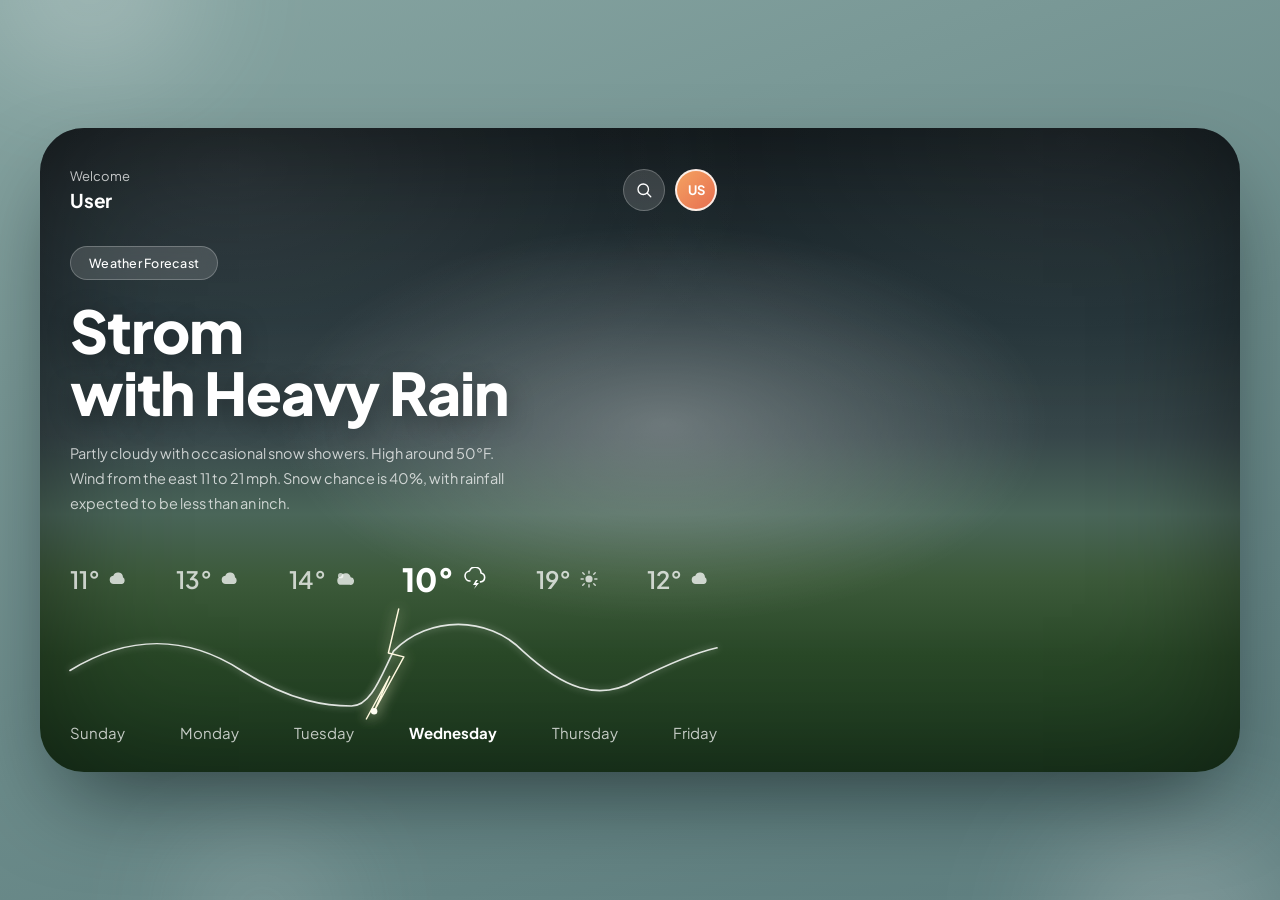
==== weather.html @ f5692c5f "added search feature" ====
<!DOCTYPE html>
<html lang="en">

<head>
  <meta charset="UTF-8">
  <meta name="viewport" content="width=device-width, initial-scale=1.0">
  <title>Weather Dashboard</title>
  <link rel="preconnect" href="https://fonts.googleapis.com">
  <link rel="preconnect" href="https://fonts.gstatic.com" crossorigin>
  <link href="https://fonts.googleapis.com/css2?family=Plus+Jakarta+Sans:wght@400;500;600;700;800&display=swap"
    rel="stylesheet">
  <link rel="stylesheet" href="weather.css">
</head>

<body>

  <div class="page">

    <!-- decorative background clouds -->
    <div class="cloud-decor cloud-decor--tl" aria-hidden="true"></div>
    <div class="cloud-decor cloud-decor--br" aria-hidden="true"></div>
    <div class="cloud-decor cloud-decor--bl" aria-hidden="true"></div>

    <div class="dashboard">

      <!-- ================= SIDEBAR ================= -->
      <!-- <aside class="sidebar">
      <div class="sidebar__logo" aria-hidden="true">
        <svg viewBox="0 0 24 24" fill="none"><path d="M2 8c2-2.5 4-2.5 6 0s4 2.5 6 0 4-2.5 6 0" stroke="currentColor" stroke-width="1.8" stroke-linecap="round"/><path d="M2 13c2-2.5 4-2.5 6 0s4 2.5 6 0 4-2.5 6 0" stroke="currentColor" stroke-width="1.8" stroke-linecap="round" opacity="0.6"/><path d="M2 18c2-2.5 4-2.5 6 0s4 2.5 6 0 4-2.5 6 0" stroke="currentColor" stroke-width="1.8" stroke-linecap="round" opacity="0.3"/></svg>
      </div>

      <nav class="sidebar__nav" aria-label="Primary">
        <button class="nav-item is-active" data-nav="dashboard" aria-current="page" aria-label="Dashboard">
          <svg viewBox="0 0 24 24" fill="none"><rect x="3" y="3" width="8" height="8" rx="2" fill="currentColor"/><rect x="13" y="3" width="8" height="8" rx="2" fill="currentColor" opacity="0.45"/><rect x="3" y="13" width="8" height="8" rx="2" fill="currentColor" opacity="0.45"/><rect x="13" y="13" width="8" height="8" rx="2" fill="currentColor" opacity="0.45"/></svg>
        </button>
        <button class="nav-item" data-nav="messages" aria-label="Messages">
          <svg viewBox="0 0 24 24" fill="none" stroke="currentColor" stroke-width="1.8" stroke-linecap="round" stroke-linejoin="round"><path d="M21 11.5c0 4.14-4.03 7.5-9 7.5a9.7 9.7 0 01-3.8-.76L3 20l1.3-3.9A7.35 7.35 0 013 11.5C3 7.36 7.03 4 12 4s9 3.36 9 7.5z"/></svg>
        </button>
        <button class="nav-item" data-nav="explore" aria-label="Explore">
          <svg viewBox="0 0 24 24" fill="none" stroke="currentColor" stroke-width="1.8" stroke-linecap="round" stroke-linejoin="round"><circle cx="12" cy="12" r="9"/><path d="M3 12h18M12 3c2.4 2.6 3.7 5.7 3.7 9s-1.3 6.4-3.7 9c-2.4-2.6-3.7-5.7-3.7-9S9.6 5.6 12 3z"/></svg>
        </button>
        <button class="nav-item" data-nav="calendar" aria-label="Calendar">
          <svg viewBox="0 0 24 24" fill="none" stroke="currentColor" stroke-width="1.8" stroke-linecap="round" stroke-linejoin="round"><rect x="3" y="5" width="18" height="16" rx="3"/><path d="M3 10h18M8 3v4M16 3v4"/></svg>
        </button>
        <button class="nav-item" data-nav="settings" aria-label="Settings">
          <svg viewBox="0 0 24 24" fill="none" stroke="currentColor" stroke-width="1.8" stroke-linecap="round"><circle cx="12" cy="12" r="3"/><path d="M12 2.5v3M12 18.5v3M4.6 4.6l2.1 2.1M17.3 17.3l2.1 2.1M2.5 12h3M18.5 12h3M4.6 19.4l2.1-2.1M17.3 6.7l2.1-2.1"/></svg>
        </button>
      </nav>

      <button class="sidebar__logout" aria-label="Log out">
        <svg viewBox="0 0 24 24" fill="none" stroke="currentColor" stroke-width="1.8" stroke-linecap="round" stroke-linejoin="round"><path d="M9 21H5a2 2 0 01-2-2V5a2 2 0 012-2h4"/><path d="M16 17l5-5-5-5M21 12H9"/></svg>
      </button>
    </aside> -->

      <!-- ================= MAIN ================= -->
      <main class="main">

        <header class="topbar">
          <div class="topbar__greeting">
            <p class="eyebrow">Welcome</p>
            <h2 class="username">User</h2>
          </div>

          <div class="topbar__actions">
            
            <div class="search-wrap">
              <button class="icon-btn" id="search" aria-label="Search">
                <svg viewBox="0 0 24 24" fill="none" stroke="currentColor" stroke-width="1.8" stroke-linecap="round">
                  <circle cx="11" cy="11" r="7" />
                  <path d="M21 21l-4.3-4.3" />
                </svg>
              </button>
              <form id="form" class="search-form">
                <input type="text" id="city" placeholder="City">
                <button type="submit" type="submit">Fetch</button>
              </form>
            </div>
            
            <button class="avatar" aria-label="Profile">US</button>
          </div>
        </header>

        <section class="hero">
          <span class="badge">Weather Forecast</span>
          <h1 class="hero__title">Strom<br>with Heavy Rain</h1>
          <p class="hero__desc">Partly cloudy with occasional snow showers. High around 50°F. Wind from the east 11 to
            21 mph. Snow chance is 40%, with rainfall expected to be less than an inch.</p>
        </section>

        <section class="forecast-strip" aria-label="Six day temperature overview">
          <div class="forecast-item" data-day="Sunday">
            <span class="forecast-item__temp">11°</span>
            <svg class="w-icon" viewBox="0 0 24 24" fill="currentColor">
              <path d="M7 18a5 5 0 01-.6-9.96A6 6 0 0118 10a4.5 4.5 0 01-1 8H7z" />
            </svg>
          </div>
          <div class="forecast-item" data-day="Monday">
            <span class="forecast-item__temp">13°</span>
            <svg class="w-icon" viewBox="0 0 24 24" fill="currentColor">
              <path d="M7 18a5 5 0 01-.6-9.96A6 6 0 0118 10a4.5 4.5 0 01-1 8H7z" />
            </svg>
          </div>
          <div class="forecast-item" data-day="Tuesday">
            <span class="forecast-item__temp">14°</span>
            <svg class="w-icon" viewBox="0 0 24 24" fill="currentColor">
              <circle cx="8" cy="8" r="3.2" opacity="0.9" />
              <path d="M9 19a5 5 0 01-.5-9.98A6 6 0 0120 10a4.3 4.3 0 01-1 9H9z" />
            </svg>
          </div>
          <div class="forecast-item forecast-item--active" data-day="Wednesday">
            <span class="forecast-item__temp">10°</span>
            <svg class="w-icon" viewBox="0 0 24 24">
              <path d="M7 14a5 5 0 01-.6-9.96A6 6 0 0118 6a4.5 4.5 0 01-.5 8.9" fill="none" stroke="currentColor"
                stroke-width="1.6" stroke-linecap="round" stroke-linejoin="round" />
              <path d="M13 13l-3 5h3l-2 4 5-6h-3l2-3z" fill="currentColor" />
            </svg>
          </div>
          <div class="forecast-item" data-day="Thursday">
            <span class="forecast-item__temp">19°</span>
            <svg class="w-icon" viewBox="0 0 24 24" fill="none" stroke="currentColor" stroke-width="1.7"
              stroke-linecap="round">
              <circle cx="12" cy="12" r="4.3" fill="currentColor" stroke="none" />
              <path
                d="M12 2.5v2.6M12 18.9v2.6M4.5 4.5l1.8 1.8M17.7 17.7l1.8 1.8M2.5 12h2.6M18.9 12h2.6M4.5 19.5l1.8-1.8M17.7 6.3l1.8-1.8" />
            </svg>
          </div>
          <div class="forecast-item" data-day="Friday">
            <span class="forecast-item__temp">12°</span>
            <svg class="w-icon" viewBox="0 0 24 24" fill="currentColor">
              <path d="M7 18a5 5 0 01-.6-9.96A6 6 0 0118 10a4.5 4.5 0 01-1 8H7z" />
            </svg>
          </div>
        </section>

        <div class="graph" aria-hidden="true">
          <svg viewBox="0 0 1000 170" preserveAspectRatio="none">
            <path class="graph__wave"
              d="M0,95 C90,40 180,40 265,95 C345,145 400,150 435,150 C465,150 480,105 500,65 C555,10 645,10 700,65 C760,120 815,145 875,110 C925,85 965,68 1000,60" />
            <path class="graph__bolt" d="M508,0 L492,68 L516,74 L470,158 L494,104 L458,170" />
            <circle class="graph__spark" cx="470" cy="158" r="5" />
          </svg>
        </div>

        <footer class="days-row">
          <span>Sunday</span>
          <span>Monday</span>
          <span>Tuesday</span>
          <span class="is-active">Wednesday</span>
          <span>Thursday</span>
          <span>Friday</span>
        </footer>

      </main>

      <!-- ================= RIGHT SIDEBAR ================= -->
      <!-- <aside class="rightbar">

        <div class="current-card">
          <p class="current-card__location">
            <svg viewBox="0 0 24 24" fill="none" stroke="currentColor" stroke-width="1.8" stroke-linecap="round"
              stroke-linejoin="round">
              <path d="M12 21s7-6.6 7-12a7 7 0 10-14 0c0 5.4 7 12 7 12z" />
              <circle cx="12" cy="9" r="2.3" />
            </svg>
            Central Jakarta
          </p>
          <p class="current-card__temp">10<span>°C</span></p>
          <div class="current-card__stats">
            <span><svg viewBox="0 0 24 24" fill="none" stroke="currentColor" stroke-width="1.8" stroke-linecap="round">
                <path d="M3 8h11a3 3 0 10-3-3M3 16h14a3 3 0 11-3 3M3 12h9" />
              </svg>19 mph</span>
            <span><svg viewBox="0 0 24 24" fill="none" stroke="currentColor" stroke-width="1.8" stroke-linecap="round"
                stroke-linejoin="round">
                <path d="M12 2.5s6 7.2 6 11.5A6 6 0 016 14C6 9.7 12 2.5 12 2.5z" />
              </svg>40%</span>
            <span><svg viewBox="0 0 24 24" fill="none" stroke="currentColor" stroke-width="1.8" stroke-linecap="round">
                <path d="M3 8h11a3 3 0 10-3-3M3 16h14a3 3 0 11-3 3M3 12h9" />
              </svg>15km/h</span>
          </div>
        </div>

        <ul class="city-list">
          <li class="city-card" data-city="North Jakarta">
            <div class="city-card__info">
              <p class="city-card__country">Indonesia</p>
              <p class="city-card__name">North Jakarta</p>
              <p class="city-card__desc">Mostly Sunny</p>
            </div>
            <div class="city-card__temp">
              12°
              <svg class="w-icon" viewBox="0 0 24 24" fill="currentColor">
                <circle cx="8" cy="8" r="3" opacity="0.9" />
                <path d="M9 19a5 5 0 01-.5-9.98A6 6 0 0120 10a4.3 4.3 0 01-1 9H9z" />
              </svg>
            </div>
          </li>
          <li class="city-card city-card--alt" data-city="Bandung">
            <div class="city-card__info">
              <p class="city-card__country">Indonesia</p>
              <p class="city-card__name">Bandung</p>
              <p class="city-card__desc">Cloudy</p>
            </div>
            <div class="city-card__temp">
              10°
              <svg class="w-icon" viewBox="0 0 24 24" fill="currentColor">
                <path d="M7 18a5 5 0 01-.6-9.96A6 6 0 0118 10a4.5 4.5 0 01-1 8H7z" />
              </svg>
            </div>
          </li>
          <li class="city-card" data-city="South Jakarta">
            <div class="city-card__info">
              <p class="city-card__country">Indonesia</p>
              <p class="city-card__name">South Jakarta</p>
              <p class="city-card__desc">Sunny</p>
            </div>
            <div class="city-card__temp">
              14°
              <svg class="w-icon" viewBox="0 0 24 24" fill="currentColor">
                <path d="M7 18a5 5 0 01-.6-9.96A6 6 0 0118 10a4.5 4.5 0 01-1 8H7z" />
              </svg>
            </div>
          </li>
        </ul>

      </aside> -->

    </div>
  </div>

  <!-- Add your script here when ready, e.g.: <script src="weather.js"></script> -->
  <script src="weather.js"></script>

</body>

</html>
---- weather.css ----
/* =========================================================
   Weather Dashboard — design tokens
   ========================================================= */
:root {
  --teal-1: #87a5a2;
  --teal-2: #6c8c8b;
  --teal-3: #5c7c7d;

  --white: #ffffff;
  --text-secondary: rgba(255, 255, 255, 0.74);
  --text-muted: rgba(255, 255, 255, 0.52);

  --glass-fill: rgba(255, 255, 255, 0.14);
  --glass-fill-strong: rgba(255, 255, 255, 0.22);
  --glass-border: rgba(255, 255, 255, 0.24);

  --glass-dark-fill: rgba(9, 16, 18, 0.4);
  --glass-dark-border: rgba(255, 255, 255, 0.08);

  --card-olive: rgba(58, 66, 44, 0.45);

  --radius-panel: 44px;
  --radius-rail: 34px;
  --radius-card: 22px;
  --radius-pill: 999px;

  --font-ui: "Plus Jakarta Sans", "Segoe UI", system-ui, sans-serif;

  --shadow-panel: 0 40px 90px -24px rgba(4, 12, 14, 0.6);
  --shadow-card: 0 16px 32px -14px rgba(0, 0, 0, 0.4);

  --ease: cubic-bezier(0.22, 1, 0.36, 1);
}

/* =========================================================
   Reset
   ========================================================= */
*,
*::before,
*::after {
  box-sizing: border-box;
  margin: 0;
  padding: 0;
}

html {
  -webkit-font-smoothing: antialiased;
}

body {
  font-family: var(--font-ui);
  color: var(--white);
  min-height: 100vh;
}

ul {
  list-style: none;
}

button {
  font-family: inherit;
  color: inherit;
  background: none;
  border: none;
  cursor: pointer;
}

svg {
  display: block;
  width: 100%;
  height: 100%;
}

:focus-visible {
  outline: 2px solid rgba(255, 255, 255, 0.9);
  outline-offset: 3px;
  border-radius: 8px;
}

/* =========================================================
   Page shell + decorative background clouds
   ========================================================= */
.page {
  position: relative;
  min-height: 100vh;
  display: flex;
  align-items: center;
  justify-content: center;
  padding: 64px 24px;
  overflow: hidden;
  background: linear-gradient(160deg, var(--teal-1) 0%, var(--teal-2) 55%, var(--teal-3) 100%);
}

.cloud-decor {
  position: absolute;
  border-radius: 50%;
  filter: blur(50px);
  background: radial-gradient(circle, rgba(255, 255, 255, 0.55), rgba(255, 255, 255, 0) 70%);
  opacity: 0.5;
  pointer-events: none;
  animation: drift 16s ease-in-out infinite;
}

.cloud-decor--tl {
  width: 420px;
  height: 220px;
  top: -120px;
  left: -120px;
}

.cloud-decor--br {
  width: 480px;
  height: 260px;
  bottom: -160px;
  right: -140px;
  animation-delay: -6s;
}

.cloud-decor--bl {
  width: 320px;
  height: 180px;
  bottom: -100px;
  left: 8%;
  opacity: 0.35;
  animation-delay: -11s;
}

@keyframes drift {
  0%, 100% { transform: translateY(0) translateX(0); }
  50% { transform: translateY(-18px) translateX(12px); }
}

@media (prefers-reduced-motion: reduce) {
  .cloud-decor { animation: none; }
}

/* =========================================================
   Dashboard panel
   ========================================================= */
.dashboard {
  position: relative;
  width: min(1200px, 100%);
  display: grid;
  grid-template-columns: auto 1fr auto;
  gap: 28px;
  padding: 22px;
  border-radius: var(--radius-panel);
  overflow: hidden;
  box-shadow: var(--shadow-panel);
  isolation: isolate;

  /* Storm-to-field backdrop, built entirely from gradients */
  background:
    radial-gradient(620px 320px at 52% 46%, rgba(255, 255, 255, 0.28), transparent 62%),
    radial-gradient(760px 460px at 16% 6%, rgba(255, 255, 255, 0.09), transparent 68%),
    radial-gradient(700px 420px at 86% 2%, rgba(255, 255, 255, 0.06), transparent 70%),
    linear-gradient(180deg,
      #131c20 0%,
      #223136 30%,
      #37474a 48%,
      #4a6659 60%,
      #3c5a3a 70%,
      #294827 82%,
      #1c3a1f 100%);
}

.dashboard::after {
  content: "";
  position: absolute;
  inset: 0;
  z-index: 0;
  pointer-events: none;
  box-shadow: inset 0 0 140px rgba(0, 0, 0, 0.45);
}

/* =========================================================
   Left sidebar rail
   ========================================================= */
.sidebar {
  position: relative;
  z-index: 1;
  width: 84px;
  display: flex;
  flex-direction: column;
  align-items: center;
  gap: 36px;
  padding: 26px 0;
  border-radius: var(--radius-rail);
  background: var(--glass-dark-fill);
  border: 1px solid var(--glass-dark-border);
  backdrop-filter: blur(18px);
  -webkit-backdrop-filter: blur(18px);
}

.sidebar__logo {
  width: 46px;
  height: 46px;
  display: flex;
  align-items: center;
  justify-content: center;
  border-radius: 14px;
  background: var(--glass-fill);
  color: var(--white);
}

.sidebar__logo svg {
  width: 22px;
  height: 22px;
}

.sidebar__nav {
  flex: 1;
  display: flex;
  flex-direction: column;
  align-items: center;
  gap: 22px;
}

.nav-item {
  width: 44px;
  height: 44px;
  display: flex;
  align-items: center;
  justify-content: center;
  border-radius: 14px;
  color: var(--text-secondary);
  transition: background 0.25s var(--ease), color 0.25s var(--ease), transform 0.25s var(--ease);
}

.nav-item svg {
  width: 20px;
  height: 20px;
}

.nav-item:hover {
  color: var(--white);
  transform: translateY(-1px);
}

.nav-item.is-active {
  background: var(--glass-fill-strong);
  color: var(--white);
  box-shadow: var(--shadow-card);
}

.sidebar__logout {
  width: 44px;
  height: 44px;
  display: flex;
  align-items: center;
  justify-content: center;
  border-radius: 14px;
  color: var(--text-muted);
  transition: color 0.25s var(--ease), background 0.25s var(--ease);
}

.sidebar__logout svg {
  width: 20px;
  height: 20px;
}

.sidebar__logout:hover {
  color: var(--white);
  background: var(--glass-fill);
}

/* =========================================================
   Main column
   ========================================================= */
.main {
  position: relative;
  z-index: 1;
  display: flex;
  flex-direction: column;
  padding: 18px 8px 8px;
  min-width: 0;
}

/* ---- top bar ---- */
.topbar {
  display: flex;
  align-items: center;
  justify-content: space-between;
  gap: 16px;
}

.eyebrow {
  font-size: 13px;
  color: var(--text-secondary);
  margin-bottom: 4px;
}

.username {
  font-size: 19px;
  font-weight: 700;
  letter-spacing: -0.01em;
}

.topbar__actions {
  display: flex;
  align-items: center;
  gap: 10px;
}

.icon-btn {
  width: 42px;
  height: 42px;
  display: flex;
  align-items: center;
  justify-content: center;
  border-radius: 50%;
  background: var(--glass-fill);
  border: 1px solid var(--glass-border);
  color: var(--white);
  transition: background 0.25s var(--ease), transform 0.25s var(--ease);
}

.icon-btn svg {
  width: 18px;
  height: 18px;
}

.icon-btn:hover {
  background: var(--glass-fill-strong);
  transform: translateY(-1px);
}

.avatar {
  width: 42px;
  height: 42px;
  border-radius: 50%;
  display: flex;
  align-items: center;
  justify-content: center;
  font-size: 13px;
  font-weight: 700;
  color: var(--white);
  background: linear-gradient(135deg, #f4a261, #e76f51);
  border: 2px solid rgba(255, 255, 255, 0.85);
}

/* ---- hero ---- */
.hero {
  margin-top: 34px;
  max-width: 520px;
}

.badge {
  display: inline-block;
  padding: 8px 18px;
  font-size: 12.5px;
  font-weight: 500;
  letter-spacing: 0.02em;
  border-radius: var(--radius-pill);
  background: var(--glass-fill);
  border: 1px solid var(--glass-border);
  backdrop-filter: blur(10px);
}

.hero__title {
  margin-top: 20px;
  font-size: clamp(40px, 4.6vw, 60px);
  font-weight: 800;
  line-height: 1.05;
  letter-spacing: -0.02em;
  text-shadow: 0 6px 26px rgba(0, 0, 0, 0.35);
}

.hero__desc {
  margin-top: 18px;
  font-size: 14.5px;
  line-height: 1.7;
  color: var(--text-secondary);
  max-width: 440px;
}

/* ---- forecast strip ---- */
.forecast-strip {
  margin-top: 44px;
  display: flex;
  align-items: center;
  justify-content: space-between;
  max-width: 640px;
}

.forecast-item {
  display: flex;
  align-items: baseline;
  gap: 8px;
  color: var(--text-secondary);
}

.forecast-item .w-icon {
  width: 20px;
  height: 20px;
  align-self: center;
}

.forecast-item__temp {
  font-size: 24px;
  font-weight: 600;
}

.forecast-item--active {
  color: var(--white);
}

.forecast-item--active .forecast-item__temp {
  font-size: 32px;
  font-weight: 800;
}

.forecast-item--active .w-icon {
  width: 24px;
  height: 24px;
}

/* ---- wave graph ---- */
.graph {
  margin-top: 10px;
  width: 100%;
  max-width: 900px;
  height: 110px;
}

.graph svg {
  width: 100%;
  height: 100%;
  overflow: visible;
}

.graph__wave {
  fill: none;
  stroke: rgba(255, 255, 255, 0.85);
  stroke-width: 2.5;
  stroke-linecap: round;
  filter: drop-shadow(0 0 6px rgba(255, 255, 255, 0.55));
}

.graph__bolt {
  fill: none;
  stroke: #fff9e0;
  stroke-width: 2.2;
  stroke-linejoin: round;
  stroke-linecap: round;
  filter: drop-shadow(0 0 10px rgba(255, 250, 210, 0.9));
}

.graph__spark {
  fill: #fffdf3;
  filter: drop-shadow(0 0 12px rgba(255, 250, 210, 1));
}

/* ---- days row ---- */
.days-row {
  margin-top: 4px;
  display: flex;
  align-items: center;
  justify-content: space-between;
  max-width: 900px;
  font-size: 15px;
  color: var(--text-secondary);
}

.days-row .is-active {
  color: var(--white);
  font-weight: 700;
}

/* =========================================================
   Right sidebar — floating glass cards
   ========================================================= */
.rightbar {
  position: relative;
  z-index: 1;
  width: 250px;
  display: flex;
  flex-direction: column;
  gap: 16px;
  padding-top: 8px;
}

.current-card {
  padding: 22px;
  border-radius: var(--radius-card);
  background: var(--glass-fill);
  border: 1px solid var(--glass-border);
  backdrop-filter: blur(18px);
  -webkit-backdrop-filter: blur(18px);
  box-shadow: var(--shadow-card);
}

.current-card__location {
  display: flex;
  align-items: center;
  gap: 6px;
  font-size: 13.5px;
  font-weight: 600;
  color: var(--text-secondary);
}

.current-card__location svg {
  width: 15px;
  height: 15px;
  flex-shrink: 0;
}

.current-card__temp {
  margin-top: 10px;
  font-size: 46px;
  font-weight: 800;
  line-height: 1;
}

.current-card__temp span {
  font-size: 24px;
  font-weight: 600;
  color: var(--text-secondary);
}

.current-card__stats {
  margin-top: 16px;
  display: flex;
  align-items: center;
  gap: 14px;
  font-size: 12px;
  color: var(--text-secondary);
}

.current-card__stats span {
  display: flex;
  align-items: center;
  gap: 4px;
}

.current-card__stats svg {
  width: 14px;
  height: 14px;
}

.city-list {
  display: flex;
  flex-direction: column;
  gap: 16px;
}

.city-card {
  display: flex;
  align-items: center;
  justify-content: space-between;
  gap: 12px;
  padding: 18px 20px;
  border-radius: var(--radius-card);
  background: var(--glass-fill);
  border: 1px solid var(--glass-border);
  backdrop-filter: blur(16px);
  -webkit-backdrop-filter: blur(16px);
  box-shadow: var(--shadow-card);
  transition: transform 0.25s var(--ease), background 0.25s var(--ease);
}

.city-card:hover {
  transform: translateY(-2px);
  background: var(--glass-fill-strong);
}

.city-card--alt {
  background: var(--card-olive);
}

.city-card__country {
  font-size: 11.5px;
  color: var(--text-muted);
}

.city-card__name {
  margin-top: 2px;
  font-size: 15px;
  font-weight: 700;
}

.city-card__desc {
  margin-top: 2px;
  font-size: 12px;
  color: var(--text-secondary);
}

.city-card__temp {
  display: flex;
  flex-direction: column;
  align-items: flex-end;
  gap: 4px;
  font-size: 20px;
  font-weight: 700;
  flex-shrink: 0;
}

.city-card__temp .w-icon {
  width: 16px;
  height: 16px;
}

/* =========================================================
   Responsive
   ========================================================= */
@media (max-width: 980px) {
  .dashboard {
    grid-template-columns: auto 1fr;
  }

  .rightbar {
    grid-column: 1 / -1;
    width: 100%;
    flex-direction: row;
    flex-wrap: wrap;
    padding-top: 24px;
  }

  .current-card,
  .city-list {
    flex: 1 1 220px;
  }

  .city-list {
    flex-direction: row;
    flex-wrap: wrap;
  }

  .city-card {
    flex: 1 1 220px;
  }
}

@media (max-width: 720px) {
  .page {
    padding: 32px 14px;
  }

  .dashboard {
    grid-template-columns: 1fr;
    padding: 16px;
  }

  .sidebar {
    width: 100%;
    flex-direction: row;
    justify-content: space-between;
    padding: 14px 18px;
  }

  .sidebar__nav {
    flex-direction: row;
    gap: 10px;
  }

  .forecast-strip {
    flex-wrap: wrap;
    row-gap: 18px;
  }

  .days-row {
    flex-wrap: wrap;
    row-gap: 8px;
  }

  .city-list {
    flex-direction: column;
  }
}
.search-wrap {
  position: relative;
}

.search-form {
  position: absolute;
  top: calc(100% + 10px);
  right: 0;
  width: 220px;
  background: #fff;
  border-radius: 12px;
  box-shadow: 0 8px 24px rgba(0,0,0,0.12);
  padding: 10px;
  z-index: 20;

  /* transition setup */
  max-height: 0;
  opacity: 0;
  overflow: hidden;
  transform: translateY(-8px);
  transition: max-height 0.3s ease, opacity 0.3s ease, transform 0.3s ease;
  pointer-events: none;
}

.search-form.open {
  max-height: 180px;
  opacity: 1;
  transform: translateY(0);
  pointer-events: auto;
}


.search-form input {
  width: 100%;
  padding: 8px 10px;
  border: 1px solid #e2e2e2;
  border-radius: 8px;
  outline: none;
  font-family: inherit;
}

.search-form button {
  width: 100%;
  padding: 8px 10px;
  margin-top: 8px;
  border: none;
  border-radius: 8px;
  background: #2b2b2b;
  color: #fff;
  cursor: pointer;
  font-family: inherit;
}
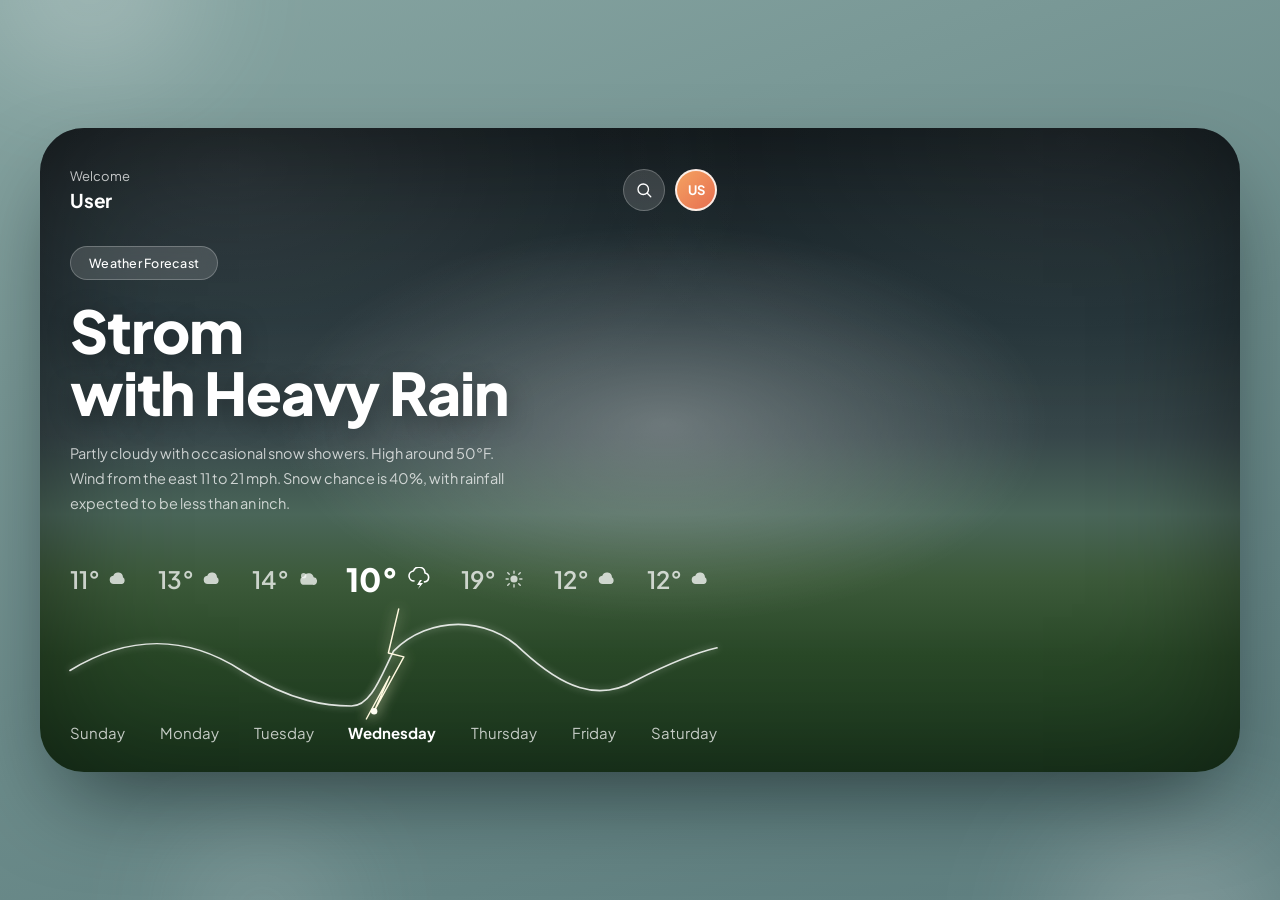
==== commit ab4f79e9: "feat: add bolt graphics movability according to current day,add Saturday forecast and improve foreca" ====
--- a/weather.html
+++ b/weather.html
@@ -23,34 +23,7 @@
 
     <div class="dashboard">
 
-      <!-- ================= SIDEBAR ================= -->
-      <!-- <aside class="sidebar">
-      <div class="sidebar__logo" aria-hidden="true">
-        <svg viewBox="0 0 24 24" fill="none"><path d="M2 8c2-2.5 4-2.5 6 0s4 2.5 6 0 4-2.5 6 0" stroke="currentColor" stroke-width="1.8" stroke-linecap="round"/><path d="M2 13c2-2.5 4-2.5 6 0s4 2.5 6 0 4-2.5 6 0" stroke="currentColor" stroke-width="1.8" stroke-linecap="round" opacity="0.6"/><path d="M2 18c2-2.5 4-2.5 6 0s4 2.5 6 0 4-2.5 6 0" stroke="currentColor" stroke-width="1.8" stroke-linecap="round" opacity="0.3"/></svg>
-      </div>
-
-      <nav class="sidebar__nav" aria-label="Primary">
-        <button class="nav-item is-active" data-nav="dashboard" aria-current="page" aria-label="Dashboard">
-          <svg viewBox="0 0 24 24" fill="none"><rect x="3" y="3" width="8" height="8" rx="2" fill="currentColor"/><rect x="13" y="3" width="8" height="8" rx="2" fill="currentColor" opacity="0.45"/><rect x="3" y="13" width="8" height="8" rx="2" fill="currentColor" opacity="0.45"/><rect x="13" y="13" width="8" height="8" rx="2" fill="currentColor" opacity="0.45"/></svg>
-        </button>
-        <button class="nav-item" data-nav="messages" aria-label="Messages">
-          <svg viewBox="0 0 24 24" fill="none" stroke="currentColor" stroke-width="1.8" stroke-linecap="round" stroke-linejoin="round"><path d="M21 11.5c0 4.14-4.03 7.5-9 7.5a9.7 9.7 0 01-3.8-.76L3 20l1.3-3.9A7.35 7.35 0 013 11.5C3 7.36 7.03 4 12 4s9 3.36 9 7.5z"/></svg>
-        </button>
-        <button class="nav-item" data-nav="explore" aria-label="Explore">
-          <svg viewBox="0 0 24 24" fill="none" stroke="currentColor" stroke-width="1.8" stroke-linecap="round" stroke-linejoin="round"><circle cx="12" cy="12" r="9"/><path d="M3 12h18M12 3c2.4 2.6 3.7 5.7 3.7 9s-1.3 6.4-3.7 9c-2.4-2.6-3.7-5.7-3.7-9S9.6 5.6 12 3z"/></svg>
-        </button>
-        <button class="nav-item" data-nav="calendar" aria-label="Calendar">
-          <svg viewBox="0 0 24 24" fill="none" stroke="currentColor" stroke-width="1.8" stroke-linecap="round" stroke-linejoin="round"><rect x="3" y="5" width="18" height="16" rx="3"/><path d="M3 10h18M8 3v4M16 3v4"/></svg>
-        </button>
-        <button class="nav-item" data-nav="settings" aria-label="Settings">
-          <svg viewBox="0 0 24 24" fill="none" stroke="currentColor" stroke-width="1.8" stroke-linecap="round"><circle cx="12" cy="12" r="3"/><path d="M12 2.5v3M12 18.5v3M4.6 4.6l2.1 2.1M17.3 17.3l2.1 2.1M2.5 12h3M18.5 12h3M4.6 19.4l2.1-2.1M17.3 6.7l2.1-2.1"/></svg>
-        </button>
-      </nav>
-
-      <button class="sidebar__logout" aria-label="Log out">
-        <svg viewBox="0 0 24 24" fill="none" stroke="currentColor" stroke-width="1.8" stroke-linecap="round" stroke-linejoin="round"><path d="M9 21H5a2 2 0 01-2-2V5a2 2 0 012-2h4"/><path d="M16 17l5-5-5-5M21 12H9"/></svg>
-      </button>
-    </aside> -->
+
 
       <!-- ================= MAIN ================= -->
       <main class="main">
@@ -61,8 +34,8 @@
             <h2 class="username">User</h2>
           </div>
 
-          <div class="topbar__actions">
-            
+          <div id="top" class="topbar__actions">
+
             <div class="search-wrap">
               <button class="icon-btn" id="search" aria-label="Search">
                 <svg viewBox="0 0 24 24" fill="none" stroke="currentColor" stroke-width="1.8" stroke-linecap="round">
@@ -75,80 +48,96 @@
                 <button type="submit" type="submit">Fetch</button>
               </form>
             </div>
+
+            <button class="avatar" aria-label="Profile">US</button>
+          </div>
+        </header>
+
+        <div id="sec">
+
+          <section class="hero">
+            <span class="badge">Weather Forecast</span>
+            <h1 class="hero__title">Strom<br>with Heavy Rain</h1>
+            <p class="hero__desc">Partly cloudy with occasional snow showers. High around 50°F. Wind from the east 11 to
+              21 mph. Snow chance is 40%, with rainfall expected to be less than an inch.</p>
+          </section>
+
+          <section class="forecast-strip" aria-label="Six day temperature overview">
+            <div class="forecast-item" data-day="Sunday">
+              <span class="forecast-item__temp">11°</span>
+              <svg class="w-icon" viewBox="0 0 24 24" fill="currentColor">
+                <path d="M7 18a5 5 0 01-.6-9.96A6 6 0 0118 10a4.5 4.5 0 01-1 8H7z" />
+              </svg>
+            </div>
+            <div class="forecast-item" data-day="Monday">
+              <span class="forecast-item__temp">13°</span>
+              <svg class="w-icon" viewBox="0 0 24 24" fill="currentColor">
+                <path d="M7 18a5 5 0 01-.6-9.96A6 6 0 0118 10a4.5 4.5 0 01-1 8H7z" />
+              </svg>
+            </div>
+            <div class="forecast-item " data-day="Tuesday">
+              <span class="forecast-item__temp">14°</span>
+              <svg class="w-icon" viewBox="0 0 24 24" fill="currentColor">
+                <circle cx="8" cy="8" r="3.2" opacity="0.9" />
+                <path d="M9 19a5 5 0 01-.5-9.98A6 6 0 0120 10a4.3 4.3 0 01-1 9H9z" />
+              </svg>
+            </div>
+            <div class="forecast-item forecast-item--active" data-day="Wednesday">
+            <!-- <div class="forecast-item forecast-item--active" data-day="Wednesday"> -->
+              <span class="forecast-item__temp">10°</span>
+              <svg class="w-icon" viewBox="0 0 24 24">
+                <path d="M7 14a5 5 0 01-.6-9.96A6 6 0 0118 6a4.5 4.5 0 01-.5 8.9" fill="none" stroke="currentColor"
+                  stroke-width="1.6" stroke-linecap="round" stroke-linejoin="round" />
+                <path d="M13 13l-3 5h3l-2 4 5-6h-3l2-3z" fill="currentColor" />
+              </svg>
+            </div>
+            <div class="forecast-item" data-day="Thursday">
+              <span class="forecast-item__temp">19°</span>
+              
+
+              <svg class="w-icon" viewBox="0 0 24 24" fill="none" stroke="currentColor" stroke-width="1.7"
+                stroke-linecap="round">
+
+                <circle cx="12" cy="12" r="4.3" fill="currentColor" stroke="none" />
+                <path
+                  d="M12 2.5v2.6M12 18.9v2.6M4.5 4.5l1.8 1.8M17.7 17.7l1.8 1.8M2.5 12h2.6M18.9 12h2.6M4.5 19.5l1.8-1.8M17.7 6.3l1.8-1.8" />
+              </svg>
+            </div>
+            <div class="forecast-item" data-day="Friday">
+              <span class="forecast-item__temp">12°</span>
+              <svg class="w-icon" viewBox="0 0 24 24" fill="currentColor">
+                <path d="M7 18a5 5 0 01-.6-9.96A6 6 0 0118 10a4.5 4.5 0 01-1 8H7z" />
+              </svg>
+            </div>
+            <div class="forecast-item" data-day="Saturday">
+              <span class="forecast-item__temp">12°</span>
+              <svg class="w-icon" viewBox="0 0 24 24" fill="currentColor">
+                <path d="M7 18a5 5 0 01-.6-9.96A6 6 0 0118 10a4.5 4.5 0 01-1 8H7z" />
+              </svg>
+            </div>
+          </section>
+
+          <div class="graph" aria-hidden="true">
+            <svg viewBox="0 0 1000 170" preserveAspectRatio="none">
+              <path class="graph__wave"
+                d="M0,95 C90,40 180,40 265,95 C345,145 400,150 435,150 C465,150 480,105 500,65 C555,10 645,10 700,65 C760,120 815,145 875,110 C925,85 965,68 1000,60" />
+              <path class="graph__bolt" d="M508,0 L492,68 L516,74 L470,158 L494,104 L458,170" />
+              <circle class="graph__spark" cx="470" cy="158" r="5" />
+            </svg>
+          </div>
+
+          <footer class="days-row">
+            <span>Sunday</span>
+            <span>Monday</span>
+            <span>Tuesday</span>
             
-            <button class="avatar" aria-label="Profile">US</button>
-          </div>
-        </header>
-
-        <section class="hero">
-          <span class="badge">Weather Forecast</span>
-          <h1 class="hero__title">Strom<br>with Heavy Rain</h1>
-          <p class="hero__desc">Partly cloudy with occasional snow showers. High around 50°F. Wind from the east 11 to
-            21 mph. Snow chance is 40%, with rainfall expected to be less than an inch.</p>
-        </section>
-
-        <section class="forecast-strip" aria-label="Six day temperature overview">
-          <div class="forecast-item" data-day="Sunday">
-            <span class="forecast-item__temp">11°</span>
-            <svg class="w-icon" viewBox="0 0 24 24" fill="currentColor">
-              <path d="M7 18a5 5 0 01-.6-9.96A6 6 0 0118 10a4.5 4.5 0 01-1 8H7z" />
-            </svg>
-          </div>
-          <div class="forecast-item" data-day="Monday">
-            <span class="forecast-item__temp">13°</span>
-            <svg class="w-icon" viewBox="0 0 24 24" fill="currentColor">
-              <path d="M7 18a5 5 0 01-.6-9.96A6 6 0 0118 10a4.5 4.5 0 01-1 8H7z" />
-            </svg>
-          </div>
-          <div class="forecast-item" data-day="Tuesday">
-            <span class="forecast-item__temp">14°</span>
-            <svg class="w-icon" viewBox="0 0 24 24" fill="currentColor">
-              <circle cx="8" cy="8" r="3.2" opacity="0.9" />
-              <path d="M9 19a5 5 0 01-.5-9.98A6 6 0 0120 10a4.3 4.3 0 01-1 9H9z" />
-            </svg>
-          </div>
-          <div class="forecast-item forecast-item--active" data-day="Wednesday">
-            <span class="forecast-item__temp">10°</span>
-            <svg class="w-icon" viewBox="0 0 24 24">
-              <path d="M7 14a5 5 0 01-.6-9.96A6 6 0 0118 6a4.5 4.5 0 01-.5 8.9" fill="none" stroke="currentColor"
-                stroke-width="1.6" stroke-linecap="round" stroke-linejoin="round" />
-              <path d="M13 13l-3 5h3l-2 4 5-6h-3l2-3z" fill="currentColor" />
-            </svg>
-          </div>
-          <div class="forecast-item" data-day="Thursday">
-            <span class="forecast-item__temp">19°</span>
-            <svg class="w-icon" viewBox="0 0 24 24" fill="none" stroke="currentColor" stroke-width="1.7"
-              stroke-linecap="round">
-              <circle cx="12" cy="12" r="4.3" fill="currentColor" stroke="none" />
-              <path
-                d="M12 2.5v2.6M12 18.9v2.6M4.5 4.5l1.8 1.8M17.7 17.7l1.8 1.8M2.5 12h2.6M18.9 12h2.6M4.5 19.5l1.8-1.8M17.7 6.3l1.8-1.8" />
-            </svg>
-          </div>
-          <div class="forecast-item" data-day="Friday">
-            <span class="forecast-item__temp">12°</span>
-            <svg class="w-icon" viewBox="0 0 24 24" fill="currentColor">
-              <path d="M7 18a5 5 0 01-.6-9.96A6 6 0 0118 10a4.5 4.5 0 01-1 8H7z" />
-            </svg>
-          </div>
-        </section>
-
-        <div class="graph" aria-hidden="true">
-          <svg viewBox="0 0 1000 170" preserveAspectRatio="none">
-            <path class="graph__wave"
-              d="M0,95 C90,40 180,40 265,95 C345,145 400,150 435,150 C465,150 480,105 500,65 C555,10 645,10 700,65 C760,120 815,145 875,110 C925,85 965,68 1000,60" />
-            <path class="graph__bolt" d="M508,0 L492,68 L516,74 L470,158 L494,104 L458,170" />
-            <circle class="graph__spark" cx="470" cy="158" r="5" />
-          </svg>
+            <span class="is-active">Wednesday</span>
+            <span>Thursday</span>
+            <span>Friday</span>
+            <span>Saturday</span>
+          </footer>
+
         </div>
-
-        <footer class="days-row">
-          <span>Sunday</span>
-          <span>Monday</span>
-          <span>Tuesday</span>
-          <span class="is-active">Wednesday</span>
-          <span>Thursday</span>
-          <span>Friday</span>
-        </footer>
 
       </main>
 
@@ -177,9 +166,9 @@
                 <path d="M3 8h11a3 3 0 10-3-3M3 16h14a3 3 0 11-3 3M3 12h9" />
               </svg>15km/h</span>
           </div>
-        </div>
-
-        <ul class="city-list">
+        </div> -->
+
+        <!-- <ul class="city-list">
           <li class="city-card" data-city="North Jakarta">
             <div class="city-card__info">
               <p class="city-card__country">Indonesia</p>
@@ -220,9 +209,9 @@
               </svg>
             </div>
           </li>
-        </ul>
-
-      </aside> -->
+        </ul> -->
+
+      </aside>
 
     </div>
   </div>
--- a/weather.css
+++ b/weather.css
@@ -148,6 +148,7 @@
   overflow: hidden;
   box-shadow: var(--shadow-panel);
   isolation: isolate;
+  /* height:200px; */
 
   /* Storm-to-field backdrop, built entirely from gradients */
   background:
@@ -444,6 +445,7 @@
   stroke-linejoin: round;
   stroke-linecap: round;
   filter: drop-shadow(0 0 10px rgba(255, 250, 210, 0.9));
+  transform: translateX(0px);
 }
 
 .graph__spark {
@@ -457,6 +459,7 @@
   display: flex;
   align-items: center;
   justify-content: space-between;
+  row-gap: 10px;;
   max-width: 900px;
   font-size: 15px;
   color: var(--text-secondary);
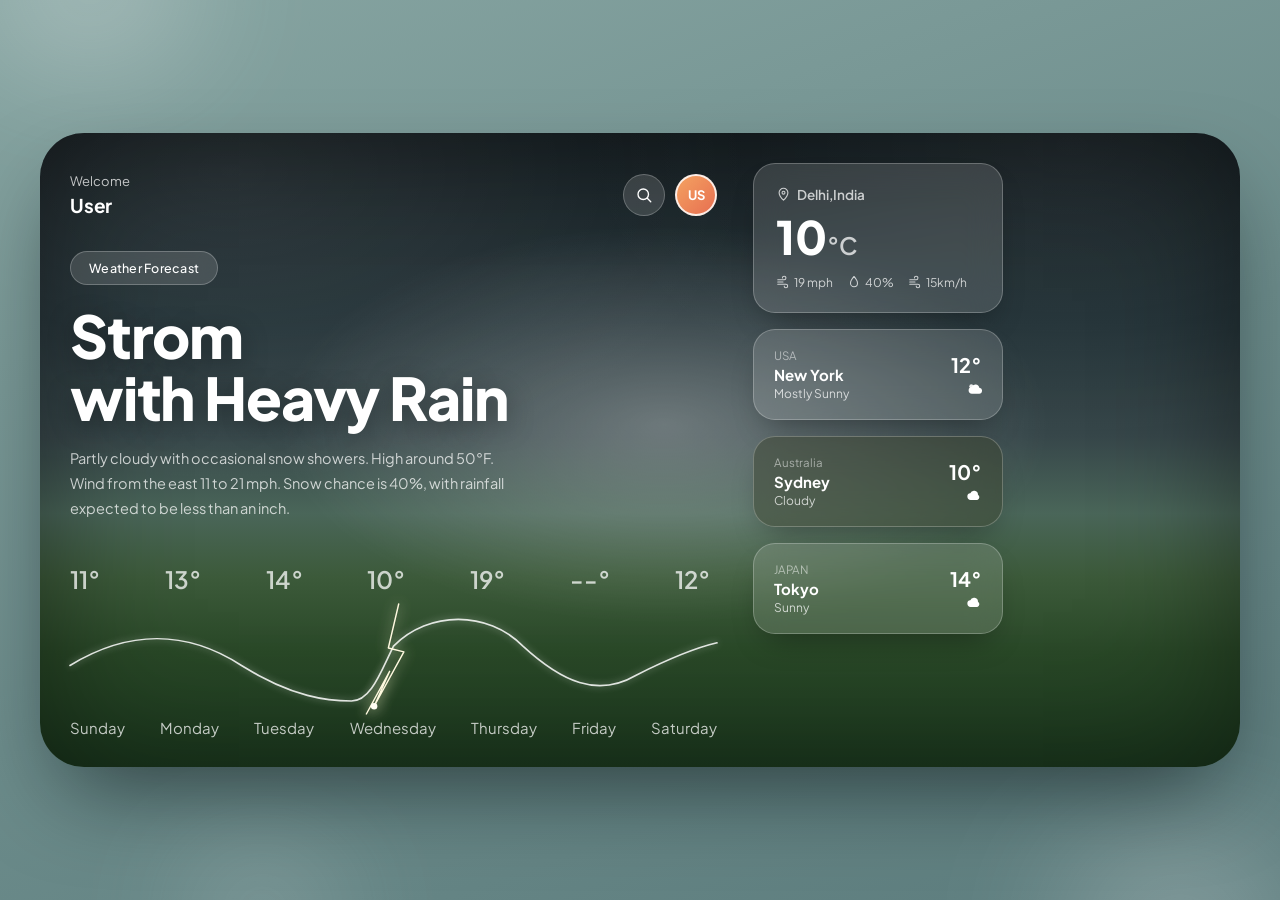
==== commit cec655df: "feat: add air quality metrics display and enhance forecast item structure" ====
--- a/weather.html
+++ b/weather.html
@@ -57,63 +57,64 @@
 
           <section class="hero">
             <span class="badge">Weather Forecast</span>
-            <h1 class="hero__title">Strom<br>with Heavy Rain</h1>
-            <p class="hero__desc">Partly cloudy with occasional snow showers. High around 50°F. Wind from the east 11 to
+            <h1 class="hero__title" id="bigquote">Strom<br>with Heavy Rain</h1>
+            <p class="hero__desc" id="summaryd">Partly cloudy with occasional snow showers. High around 50°F. Wind from
+              the east 11 to
               21 mph. Snow chance is 40%, with rainfall expected to be less than an inch.</p>
           </section>
 
           <section class="forecast-strip" aria-label="Six day temperature overview">
             <div class="forecast-item" data-day="Sunday">
-              <span class="forecast-item__temp">11°</span>
-              <svg class="w-icon" viewBox="0 0 24 24" fill="currentColor">
-                <path d="M7 18a5 5 0 01-.6-9.96A6 6 0 0118 10a4.5 4.5 0 01-1 8H7z" />
-              </svg>
+              <span class="forecast-item__temp" id="Sunday">11°</span>
+              <!-- <svg class="w-icon" viewBox="0 0 24 24" fill="currentColor">
+                <path d="M7 18a5 5 0 01-.6-9.96A6 6 0 0118 10a4.5 4.5 0 01-1 8H7z" />
+              </svg> -->
             </div>
             <div class="forecast-item" data-day="Monday">
-              <span class="forecast-item__temp">13°</span>
-              <svg class="w-icon" viewBox="0 0 24 24" fill="currentColor">
-                <path d="M7 18a5 5 0 01-.6-9.96A6 6 0 0118 10a4.5 4.5 0 01-1 8H7z" />
-              </svg>
+              <span class="forecast-item__temp" id="Monday">13°</span>
+              <!-- <svg class="w-icon" viewBox="0 0 24 24" fill="currentColor">
+                <path d="M7 18a5 5 0 01-.6-9.96A6 6 0 0118 10a4.5 4.5 0 01-1 8H7z" />
+              </svg> -->
             </div>
             <div class="forecast-item " data-day="Tuesday">
-              <span class="forecast-item__temp">14°</span>
-              <svg class="w-icon" viewBox="0 0 24 24" fill="currentColor">
+              <span class="forecast-item__temp" id="Tuesday">14°</span>
+              <!-- <svg class="w-icon" viewBox="0 0 24 24" fill="currentColor">
                 <circle cx="8" cy="8" r="3.2" opacity="0.9" />
                 <path d="M9 19a5 5 0 01-.5-9.98A6 6 0 0120 10a4.3 4.3 0 01-1 9H9z" />
-              </svg>
-            </div>
-            <div class="forecast-item forecast-item--active" data-day="Wednesday">
-            <!-- <div class="forecast-item forecast-item--active" data-day="Wednesday"> -->
-              <span class="forecast-item__temp">10°</span>
-              <svg class="w-icon" viewBox="0 0 24 24">
+              </svg> -->
+            </div>
+            <div class="forecast-item" data-day="Wednesday">
+              <!-- <div class="forecast-item forecast-item--active" data-day="Wednesday"> -->
+              <span class="forecast-item__temp" id="Wednesday">10°</span>
+              <!-- <svg class="w-icon" viewBox="0 0 24 24">
                 <path d="M7 14a5 5 0 01-.6-9.96A6 6 0 0118 6a4.5 4.5 0 01-.5 8.9" fill="none" stroke="currentColor"
                   stroke-width="1.6" stroke-linecap="round" stroke-linejoin="round" />
                 <path d="M13 13l-3 5h3l-2 4 5-6h-3l2-3z" fill="currentColor" />
-              </svg>
+              </svg> -->
             </div>
             <div class="forecast-item" data-day="Thursday">
-              <span class="forecast-item__temp">19°</span>
-              
-
-              <svg class="w-icon" viewBox="0 0 24 24" fill="none" stroke="currentColor" stroke-width="1.7"
+              <span class="forecast-item__temp" id="Thursday">19°</span>
+
+
+              <!-- <svg class="w-icon" viewBox="0 0 24 24" fill="none" stroke="currentColor" stroke-width="1.7"
                 stroke-linecap="round">
 
                 <circle cx="12" cy="12" r="4.3" fill="currentColor" stroke="none" />
                 <path
                   d="M12 2.5v2.6M12 18.9v2.6M4.5 4.5l1.8 1.8M17.7 17.7l1.8 1.8M2.5 12h2.6M18.9 12h2.6M4.5 19.5l1.8-1.8M17.7 6.3l1.8-1.8" />
-              </svg>
+              </svg> -->
             </div>
             <div class="forecast-item" data-day="Friday">
-              <span class="forecast-item__temp">12°</span>
-              <svg class="w-icon" viewBox="0 0 24 24" fill="currentColor">
-                <path d="M7 18a5 5 0 01-.6-9.96A6 6 0 0118 10a4.5 4.5 0 01-1 8H7z" />
-              </svg>
+              <span class="forecast-item__temp" id="Friday">--°</span>
+              <!-- <svg class="w-icon" viewBox="0 0 24 24" fill="currentColor">
+                <path d="M7 18a5 5 0 01-.6-9.96A6 6 0 0118 10a4.5 4.5 0 01-1 8H7z" />
+              </svg> -->
             </div>
             <div class="forecast-item" data-day="Saturday">
-              <span class="forecast-item__temp">12°</span>
-              <svg class="w-icon" viewBox="0 0 24 24" fill="currentColor">
-                <path d="M7 18a5 5 0 01-.6-9.96A6 6 0 0118 10a4.5 4.5 0 01-1 8H7z" />
-              </svg>
+              <span class="forecast-item__temp" id="Saturday">12°</span>
+              <!-- <svg class="w-icon" viewBox="0 0 24 24" fill="currentColor">
+                <path d="M7 18a5 5 0 01-.6-9.96A6 6 0 0118 10a4.5 4.5 0 01-1 8H7z" />
+              </svg> -->
             </div>
           </section>
 
@@ -121,8 +122,11 @@
             <svg viewBox="0 0 1000 170" preserveAspectRatio="none">
               <path class="graph__wave"
                 d="M0,95 C90,40 180,40 265,95 C345,145 400,150 435,150 C465,150 480,105 500,65 C555,10 645,10 700,65 C760,120 815,145 875,110 C925,85 965,68 1000,60" />
-              <path class="graph__bolt" d="M508,0 L492,68 L516,74 L470,158 L494,104 L458,170" />
-              <circle class="graph__spark" cx="470" cy="158" r="5" />
+              <svg id="boltspark">
+                <path class="graph__bolt" d="M508,0 L492,68 L516,74 L470,158 L494,104 L458,170" />
+                <circle class="graph__spark" cx="470" cy="158" r="5" />
+              </svg>
+
             </svg>
           </div>
 
@@ -130,8 +134,8 @@
             <span>Sunday</span>
             <span>Monday</span>
             <span>Tuesday</span>
-            
-            <span class="is-active">Wednesday</span>
+
+            <span>Wednesday</span>
             <span>Thursday</span>
             <span>Friday</span>
             <span>Saturday</span>
@@ -142,7 +146,7 @@
       </main>
 
       <!-- ================= RIGHT SIDEBAR ================= -->
-      <!-- <aside class="rightbar">
+      <aside class="rightbar" id="fuckpart">
 
         <div class="current-card">
           <p class="current-card__location">
@@ -151,31 +155,31 @@
               <path d="M12 21s7-6.6 7-12a7 7 0 10-14 0c0 5.4 7 12 7 12z" />
               <circle cx="12" cy="9" r="2.3" />
             </svg>
-            Central Jakarta
+            Delhi,India
           </p>
-          <p class="current-card__temp">10<span>°C</span></p>
+          <p class="current-card__temp" id="Delhitem">10<span>°C</span></p>
           <div class="current-card__stats">
             <span><svg viewBox="0 0 24 24" fill="none" stroke="currentColor" stroke-width="1.8" stroke-linecap="round">
                 <path d="M3 8h11a3 3 0 10-3-3M3 16h14a3 3 0 11-3 3M3 12h9" />
-              </svg>19 mph</span>
+              </svg><span id="Delhiwinm">19 mph</span></span>
             <span><svg viewBox="0 0 24 24" fill="none" stroke="currentColor" stroke-width="1.8" stroke-linecap="round"
                 stroke-linejoin="round">
                 <path d="M12 2.5s6 7.2 6 11.5A6 6 0 016 14C6 9.7 12 2.5 12 2.5z" />
-              </svg>40%</span>
+              </svg><span id="Delhirai">40%</span></span>
             <span><svg viewBox="0 0 24 24" fill="none" stroke="currentColor" stroke-width="1.8" stroke-linecap="round">
                 <path d="M3 8h11a3 3 0 10-3-3M3 16h14a3 3 0 11-3 3M3 12h9" />
-              </svg>15km/h</span>
-          </div>
-        </div> -->
-
-        <!-- <ul class="city-list">
+              </svg><span id="Delhiwink">15km/h</span></span>
+          </div>
+        </div>
+
+        <ul class="city-list">
           <li class="city-card" data-city="North Jakarta">
             <div class="city-card__info">
-              <p class="city-card__country">Indonesia</p>
-              <p class="city-card__name">North Jakarta</p>
-              <p class="city-card__desc">Mostly Sunny</p>
-            </div>
-            <div class="city-card__temp">
+              <p class="city-card__country">USA</p>
+              <p class="city-card__name">New York</p>
+              <p class="city-card__desc" id="NewYorkquo">Mostly Sunny</p>
+            </div>
+            <div class="city-card__temp" id="NewYorktem">
               12°
               <svg class="w-icon" viewBox="0 0 24 24" fill="currentColor">
                 <circle cx="8" cy="8" r="3" opacity="0.9" />
@@ -185,11 +189,11 @@
           </li>
           <li class="city-card city-card--alt" data-city="Bandung">
             <div class="city-card__info">
-              <p class="city-card__country">Indonesia</p>
-              <p class="city-card__name">Bandung</p>
-              <p class="city-card__desc">Cloudy</p>
-            </div>
-            <div class="city-card__temp">
+              <p class="city-card__country">Australia</p>
+              <p class="city-card__name">Sydney</p>
+              <p class="city-card__desc" id="Sydneyquo">Cloudy</p>
+            </div>
+            <div class="city-card__temp" id="Sydneytem">
               10°
               <svg class="w-icon" viewBox="0 0 24 24" fill="currentColor">
                 <path d="M7 18a5 5 0 01-.6-9.96A6 6 0 0118 10a4.5 4.5 0 01-1 8H7z" />
@@ -198,18 +202,18 @@
           </li>
           <li class="city-card" data-city="South Jakarta">
             <div class="city-card__info">
-              <p class="city-card__country">Indonesia</p>
-              <p class="city-card__name">South Jakarta</p>
-              <p class="city-card__desc">Sunny</p>
-            </div>
-            <div class="city-card__temp">
+              <p class="city-card__country">JAPAN</p>
+              <p class="city-card__name">Tokyo</p>
+              <p class="city-card__desc" id="Tokyoquo">Sunny</p>
+            </div>
+            <div class="city-card__temp" id="Tokyotem">
               14°
               <svg class="w-icon" viewBox="0 0 24 24" fill="currentColor">
                 <path d="M7 18a5 5 0 01-.6-9.96A6 6 0 0118 10a4.5 4.5 0 01-1 8H7z" />
               </svg>
             </div>
           </li>
-        </ul> -->
+        </ul>
 
       </aside>
 
--- a/weather.css
+++ b/weather.css
@@ -721,4 +721,108 @@
   color: #fff;
   cursor: pointer;
   font-family: inherit;
+}
+.secbox{
+  padding: 22px;
+  border-radius: var(--radius-card);
+  background: var(--glass-fill);
+  border: 1px solid var(--glass-border);
+  backdrop-filter: blur(18px);
+  -webkit-backdrop-filter: blur(18px);
+  box-shadow: var(--shadow-card);
+}
+/* layout for the two metrics inside .secbox */
+.aq-card {
+  width: 310px;
+  display: flex;
+  flex-direction: column;
+  gap: 16px;
+}
+
+.metric {
+  display: flex;
+  align-items: flex-start;
+  gap: 12px;
+}
+
+.metric-icon {
+  flex-shrink: 0;
+  width: 34px;
+  height: 34px;
+  border-radius: 10px;
+  display: flex;
+  align-items: center;
+  justify-content: center;
+  background: rgba(255,255,255,0.06);
+  background: color-mix(in srgb, var(--lvl) 16%, rgba(255,255,255,0.06));
+  color: var(--lvl);
+}
+
+.metric-body {
+  flex: 1;
+  min-width: 0;
+  display: flex;
+  flex-direction: column;
+  gap: 7px;
+}
+
+.metric-top {
+  display: flex;
+  align-items: center;
+  justify-content: space-between;
+  gap: 8px;
+}
+
+.metric-label {
+  font-size: 12px;
+  font-weight: 700;
+  letter-spacing: .05em;
+  text-transform: uppercase;
+  color: var(--text-secondary);
+}
+
+.metric-tag {
+  font-size: 10.5px;
+  font-weight: 700;
+  padding: 3px 9px;
+  border-radius: 999px;
+  white-space: nowrap;
+  color: var(--lvl);
+  background: rgba(255,255,255,0.08);
+  background: color-mix(in srgb, var(--lvl) 20%, transparent);
+  border: 1px solid rgba(255,255,255,0.1);
+  border: 1px solid color-mix(in srgb, var(--lvl) 45%, transparent);
+}
+
+.metric-value-row {
+  display: flex;
+  align-items: center;
+  gap: 10px;
+}
+
+.metric-value {
+  font-size: 22px;
+  font-weight: 700;
+  color: var(--text-primary);
+  line-height: 1;
+  font-variant-numeric: tabular-nums;
+}
+
+.metric-bar {
+  flex: 1;
+  height: 5px;
+  border-radius: 999px;
+  background: rgba(255,255,255,0.08);
+  overflow: hidden;
+}
+
+.metric-bar-fill {
+  height: 100%;
+  border-radius: 999px;
+  background: var(--lvl);
+}
+
+.metric-divider {
+  height: 1px;
+  background: linear-gradient(90deg, transparent, var(--glass-border) 50%, transparent);
 }
